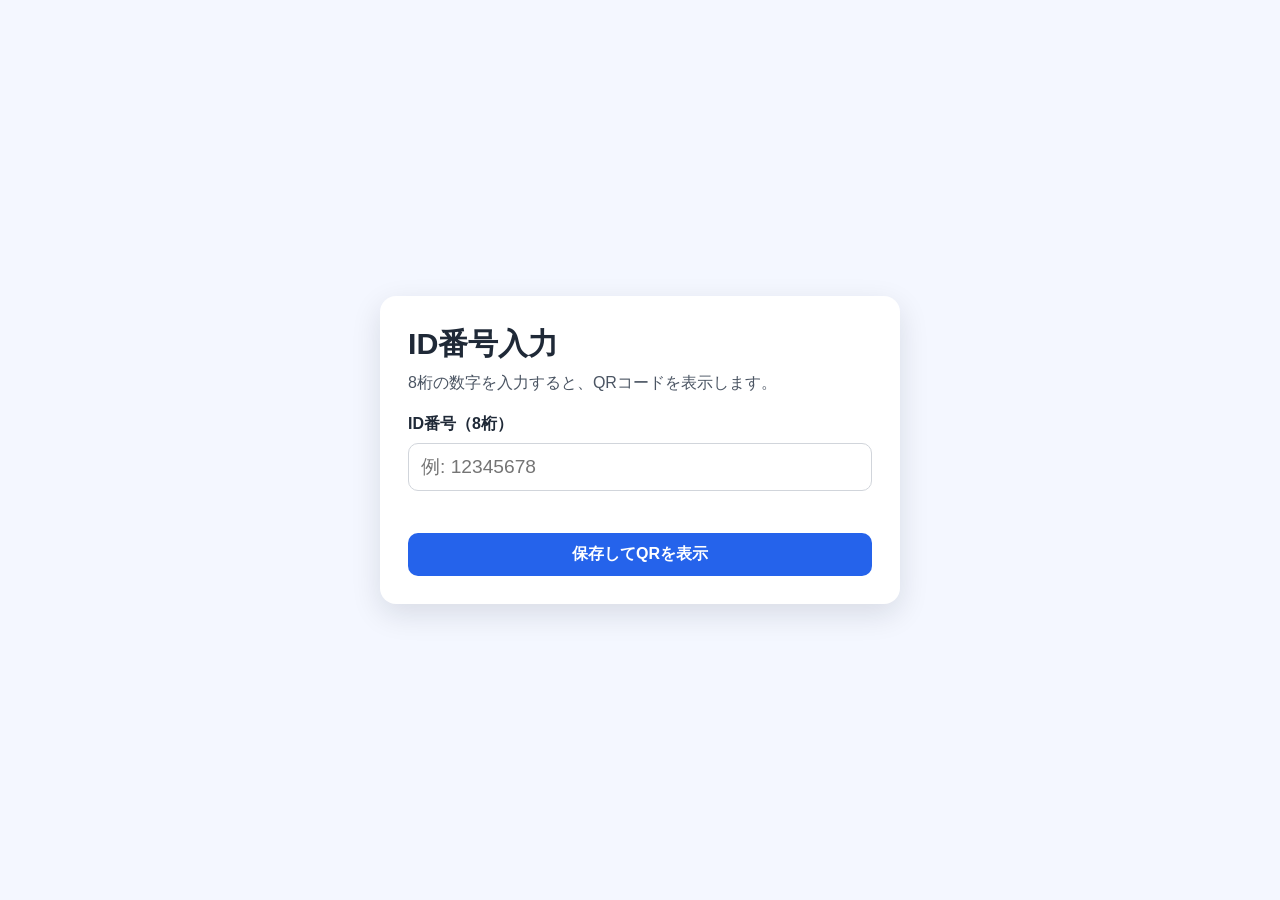
==== index.html @ ded20299 "Create 2-page QR web app with cookie-based ID persistence" ====
<!doctype html>
<html lang="ja">
  <head>
    <meta charset="UTF-8" />
    <meta name="viewport" content="width=device-width, initial-scale=1.0" />
    <title>ID入力 | QR Viewer</title>
    <link rel="stylesheet" href="styles.css" />
  </head>
  <body>
    <main class="container">
      <section class="card">
        <h1>ID番号入力</h1>
        <p class="description">8桁の数字を入力すると、QRコードを表示します。</p>

        <form id="id-form" novalidate>
          <label for="id-number">ID番号（8桁）</label>
          <input
            id="id-number"
            name="id-number"
            type="text"
            inputmode="numeric"
            autocomplete="one-time-code"
            pattern="\\d{8}"
            maxlength="8"
            placeholder="例: 12345678"
            aria-describedby="error-message"
            required
          />
          <p id="error-message" class="error" aria-live="polite"></p>

          <button type="submit" class="primary">保存してQRを表示</button>
        </form>
      </section>
    </main>

    <script src="js/cookies.js"></script>
    <script src="js/index.js"></script>
  </body>
</html>
---- styles.css ----
:root {
  --bg: #f4f7ff;
  --card: #ffffff;
  --text: #1f2937;
  --muted: #4b5563;
  --primary: #2563eb;
  --primary-dark: #1d4ed8;
  --danger: #dc2626;
  --border: #d1d5db;
}

* {
  box-sizing: border-box;
}

html,
body {
  margin: 0;
  font-family: -apple-system, BlinkMacSystemFont, "Segoe UI", Roboto, sans-serif;
  background: var(--bg);
  color: var(--text);
}

.container {
  min-height: 100dvh;
  display: grid;
  place-items: center;
  padding: 16px;
}

.card {
  width: min(520px, 100%);
  background: var(--card);
  border-radius: 16px;
  padding: 20px;
  box-shadow: 0 10px 30px rgba(17, 24, 39, 0.12);
}

h1 {
  margin: 0 0 8px;
  font-size: 1.6rem;
}

.description {
  margin: 0 0 20px;
  color: var(--muted);
}

label {
  display: block;
  margin-bottom: 8px;
  font-weight: 600;
}

input {
  width: 100%;
  font-size: 1.2rem;
  padding: 12px;
  border: 1px solid var(--border);
  border-radius: 10px;
}

input:focus {
  outline: 2px solid color-mix(in srgb, var(--primary), white 60%);
  border-color: var(--primary);
}

.error {
  min-height: 1.5em;
  margin: 8px 0 12px;
  color: var(--danger);
  font-size: 0.95rem;
}

button,
.secondary {
  display: inline-flex;
  justify-content: center;
  align-items: center;
  border-radius: 10px;
  border: none;
  padding: 11px 16px;
  font-size: 1rem;
  cursor: pointer;
  text-decoration: none;
}

.primary {
  width: 100%;
  background: var(--primary);
  color: white;
  font-weight: 600;
}

.primary:hover {
  background: var(--primary-dark);
}

.qr-card {
  text-align: center;
}

.qr-stage {
  margin: 10px 0 14px;
  width: 100%;
  overflow: hidden;
  border-radius: 12px;
  background: #f9fafb;
  border: 1px solid #e5e7eb;
  touch-action: none;
  min-height: 320px;
  display: grid;
  place-items: center;
}

.qr-box {
  transform-origin: center;
  transition: transform 0.08s linear;
  will-change: transform;
}

.qr-box img,
.qr-box canvas {
  display: block;
  max-width: 100%;
  height: auto;
}

.zoom-controls {
  display: flex;
  gap: 8px;
  justify-content: center;
  margin-bottom: 10px;
}

.zoom-controls button {
  background: #eef2ff;
  color: #1e3a8a;
  min-width: 64px;
  border: 1px solid #c7d2fe;
}

.id-label {
  color: var(--muted);
  margin: 10px 0 18px;
}

.actions {
  display: grid;
  gap: 10px;
}

.secondary {
  background: #e5e7eb;
  color: #111827;
}

.danger {
  background: #fee2e2;
  color: #7f1d1d;
}

@media (min-width: 700px) {
  .card {
    padding: 28px;
  }

  h1 {
    font-size: 1.9rem;
  }
}
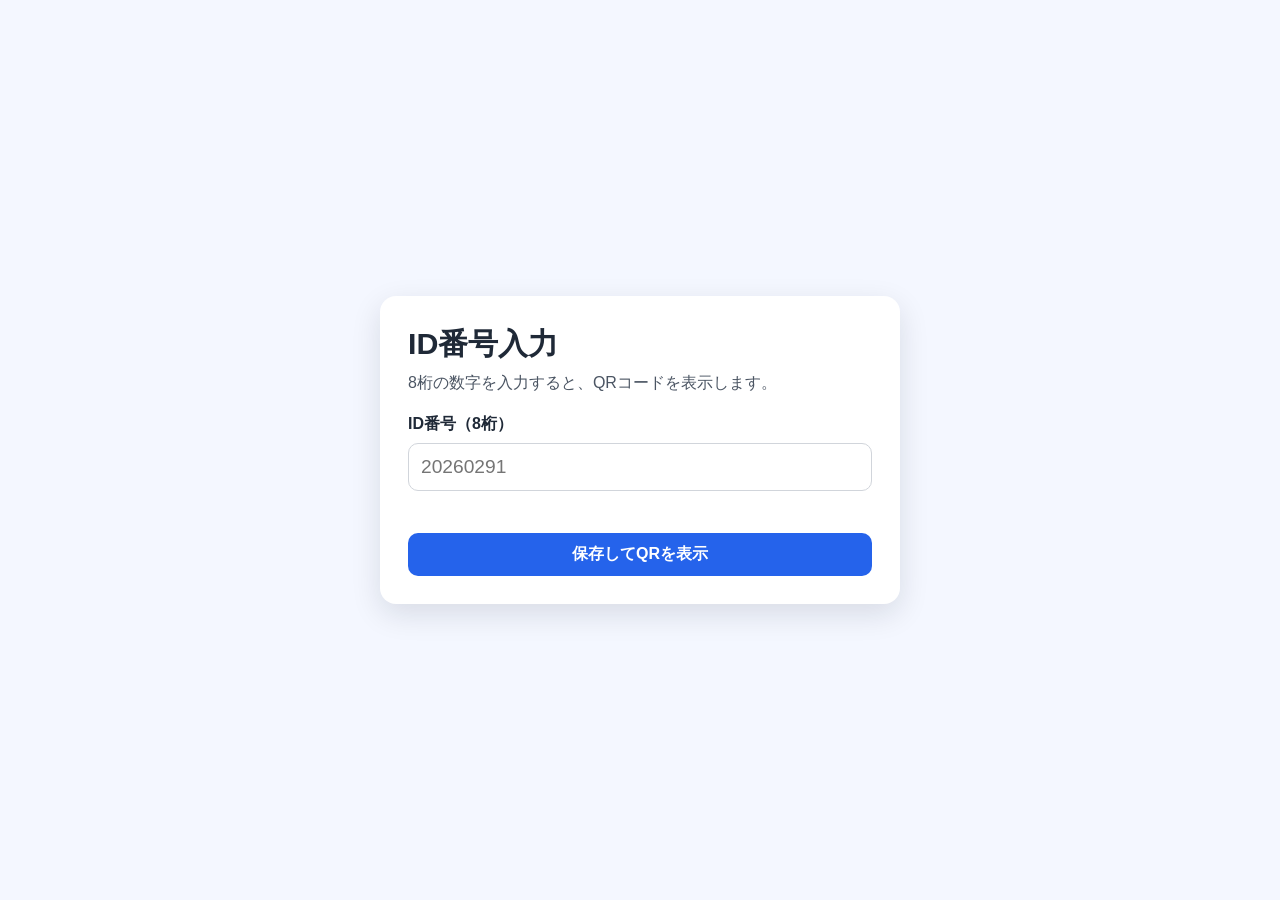
==== commit c11ddcf0: "Refine QR page to minimal free-zoom layout" ====
--- a/index.html
+++ b/index.html
@@ -22,7 +22,7 @@
             autocomplete="one-time-code"
             pattern="\\d{8}"
             maxlength="8"
-            placeholder="例: 12345678"
+            placeholder="20260291"
             aria-describedby="error-message"
             required
           />
--- a/styles.css
+++ b/styles.css
@@ -72,8 +72,7 @@
   font-size: 0.95rem;
 }
 
-button,
-.secondary {
+button {
   display: inline-flex;
   justify-content: center;
   align-items: center;
@@ -82,7 +81,6 @@
   padding: 11px 16px;
   font-size: 1rem;
   cursor: pointer;
-  text-decoration: none;
 }
 
 .primary {
@@ -96,21 +94,47 @@
   background: var(--primary-dark);
 }
 
-.qr-card {
-  text-align: center;
+.qr-container {
+  place-items: stretch;
+  padding: 10px;
+}
+
+.qr-minimal {
+  width: 100%;
+  min-height: calc(100dvh - 20px);
+  display: flex;
+  flex-direction: column;
+}
+
+.qr-topbar {
+  display: flex;
+  justify-content: space-between;
+  align-items: center;
+  padding: 4px 2px 8px;
+}
+
+.id-only {
+  margin: 0;
+  font-size: 1.1rem;
+  font-weight: 600;
+  letter-spacing: 0.04em;
+}
+
+.icon-button {
+  padding: 4px 10px;
+  border-radius: 999px;
+  background: #fee2e2;
+  color: #7f1d1d;
+  font-size: 1.25rem;
+  line-height: 1;
 }
 
 .qr-stage {
-  margin: 10px 0 14px;
-  width: 100%;
-  overflow: hidden;
-  border-radius: 12px;
-  background: #f9fafb;
-  border: 1px solid #e5e7eb;
-  touch-action: none;
-  min-height: 320px;
+  flex: 1;
   display: grid;
   place-items: center;
+  touch-action: none;
+  overflow: visible;
 }
 
 .qr-box {
@@ -122,42 +146,8 @@
 .qr-box img,
 .qr-box canvas {
   display: block;
-  max-width: 100%;
+  max-width: none;
   height: auto;
-}
-
-.zoom-controls {
-  display: flex;
-  gap: 8px;
-  justify-content: center;
-  margin-bottom: 10px;
-}
-
-.zoom-controls button {
-  background: #eef2ff;
-  color: #1e3a8a;
-  min-width: 64px;
-  border: 1px solid #c7d2fe;
-}
-
-.id-label {
-  color: var(--muted);
-  margin: 10px 0 18px;
-}
-
-.actions {
-  display: grid;
-  gap: 10px;
-}
-
-.secondary {
-  background: #e5e7eb;
-  color: #111827;
-}
-
-.danger {
-  background: #fee2e2;
-  color: #7f1d1d;
 }
 
 @media (min-width: 700px) {
@@ -168,4 +158,8 @@
   h1 {
     font-size: 1.9rem;
   }
+
+  .id-only {
+    font-size: 1.25rem;
+  }
 }
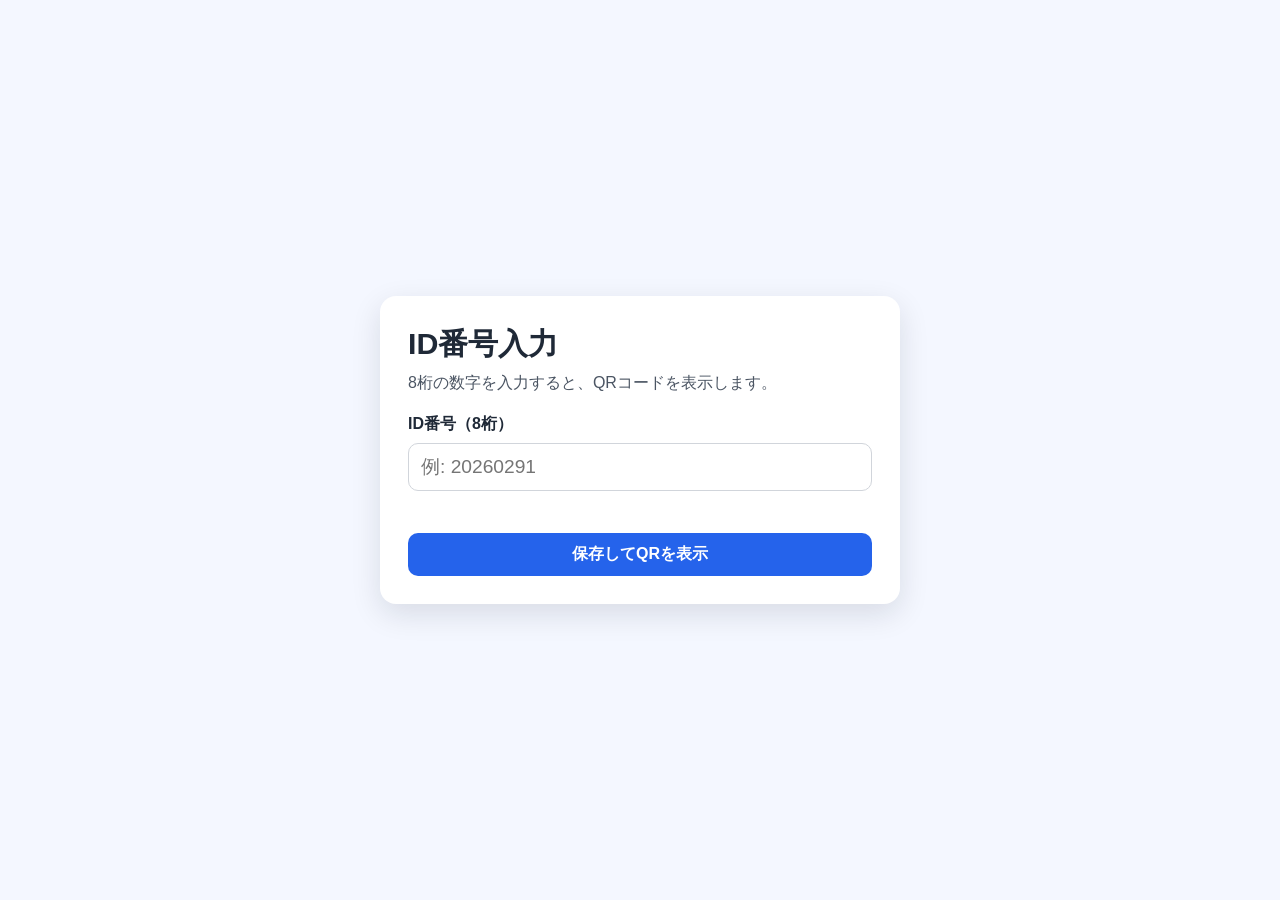
==== commit 33edc62f: "Merge branch 'main' into codex/create-web-app-for-qr-code-display-yb6od3" ====
--- a/index.html
+++ b/index.html
@@ -22,7 +22,7 @@
             autocomplete="one-time-code"
             pattern="\\d{8}"
             maxlength="8"
-            placeholder="20260291"
+            placeholder="例: 20260291"
             aria-describedby="error-message"
             required
           />
